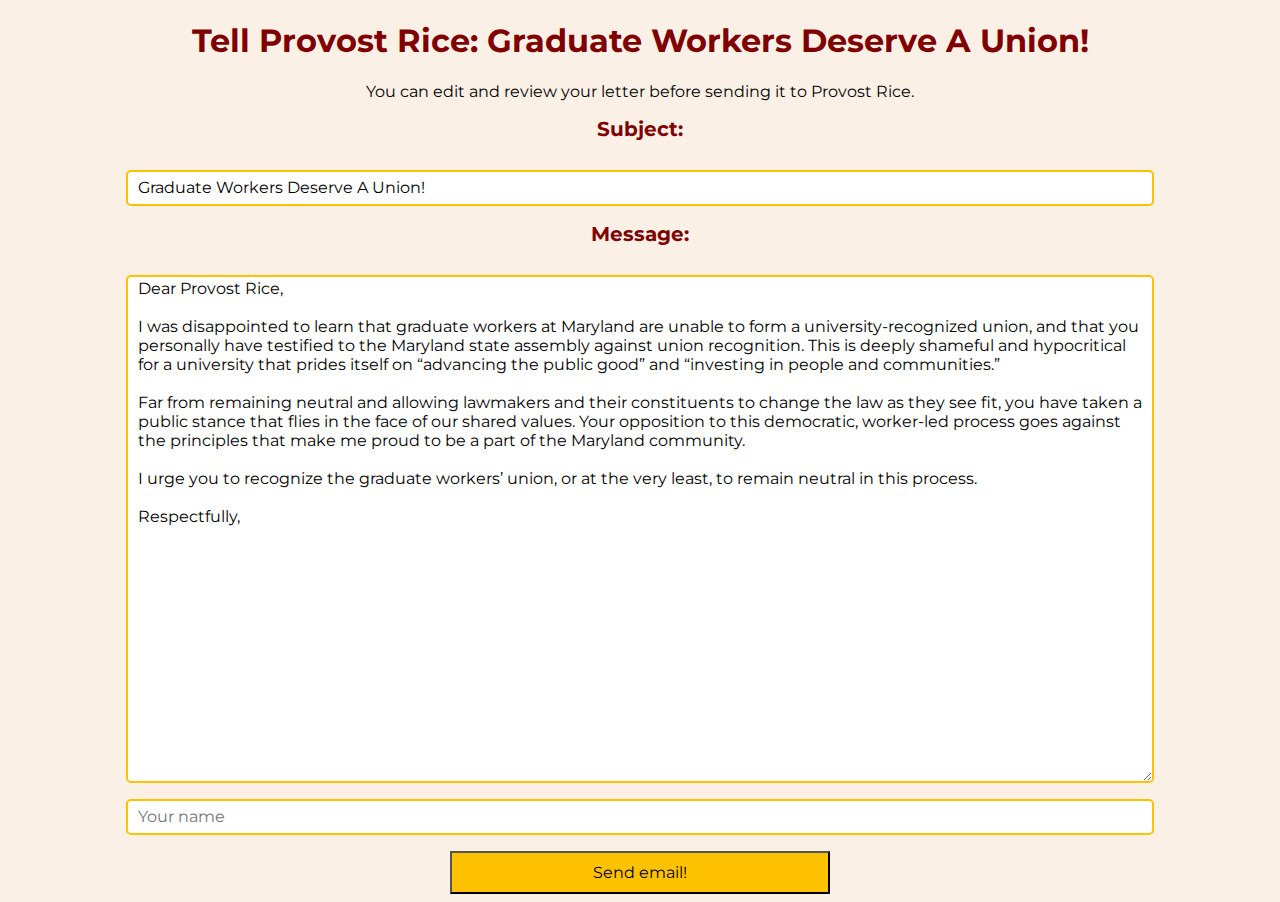
==== email.html @ 45255a4d "Update email.html" ====
<!DOCTYPE html>
<html lang="en">
<head>
    <meta charset="UTF-8">
    <meta http-equiv="X-UA-Compatible" content="IE=edge">
    <meta name="viewport" content="width=device-width, initial-scale=1.0">
    <title>Web form</title>

<link rel="stylesheet" href="https://fonts.googleapis.com/css?family=Montserrat">

<style>
body {
  background-color: linen;
  font-family: "Montserrat", sans-serif;
  text-align: center;
}

h1 {
  font-family: "Montserrat", sans-serif;
  color: maroon;
  text-align:center;
}

h2 {
  font-family: "Montserrat", sans-serif;
  font-size: 20px;
  color: maroon;
  text-align:center;
  margin: 0px;
}


.button{
  font-family: "Montserrat", sans-serif;
  font-size: 16px;
  text-align: center;
  background-color: rgb(255,194,0);
  padding: 10px;
  width: 30%;
  position: relative;
}

.user_input{
  font-family: "Montserrat", sans-serif;
  font-size: 16px;
  display: block;
  margin: 10px auto;
  padding-left: 10px;
  border-radius: 5px;
  border: 2px solid rgb(255,194,0);
  width: 80%;
  height: 30px;
}

.user_input2{
  font-family: "Montserrat", sans-serif;
  font-size: 16px;
  white-space: pre-wrap; 	
  display: block;
  margin: 10px auto;
  padding-left: 10px;
  border-radius: 5px;
  border: 2px solid rgb(255,194,0);
  width: 80%;
  height: 500px;
}

</style>

<script language="javascript" type="text/javascript">
function sendEmail() {
    var linebreak = message.replace(/\r\n|\r|\n/g, "%0D%0A");
    var email = 'roseying@umd.edu';
    var subject = document.getElementById('subject').value;
    var message = document.getElementById('message').value;
    var name = document.getElementById('name').value;
    var mailto_link = 'mailto:' + email + '?subject=' + subject + '&body=' + message + '%0D%0A' + name + linebreak;


        win = window.open(mailto_link, 'emailWindow');
        if (win && win.open && !win.closed) win.close();
    }

document.getElementById('sender').addEventListener("click", sendEmail);

</script>

</head>
<body>
<h1>Tell Provost Rice: Graduate Workers Deserve A Union!</h1>

<p>
You can edit and review your letter before sending it to Provost Rice.
</p>

<form>
<p>
<h2>Subject:</h2><br>
<input class="user_input" type="text" id="subject" value="Graduate Workers Deserve A Union!">

<p>
<h2>Message:</h2><br>
<textarea class="user_input2" type="text" id="message" rows="4" cols="50">Dear Provost Rice,

I was disappointed to learn that graduate workers at Maryland are unable to form a university-recognized union, and that you personally have testified to the Maryland state assembly against union recognition. This is deeply shameful and hypocritical for a university that prides itself on “advancing the public good” and “investing in people and communities.”

Far from remaining neutral and allowing lawmakers and their constituents to change the law as they see fit, you have taken a public stance that flies in the face of our shared values. Your opposition to this democratic, worker-led process goes against the principles that make me proud to be a part of the Maryland community.

I urge you to recognize the graduate workers’ union, or at the very least, to remain neutral in this process.

Respectfully,
</textarea>
</p>

<p>
<input class="user_input" type="text" id="name" placeholder="Your name" required/>
</p>

<a onclick='sendEmail()'>
<button class="button" id="sender">Send email!</button>
</a>


</form>

</body>
</html>
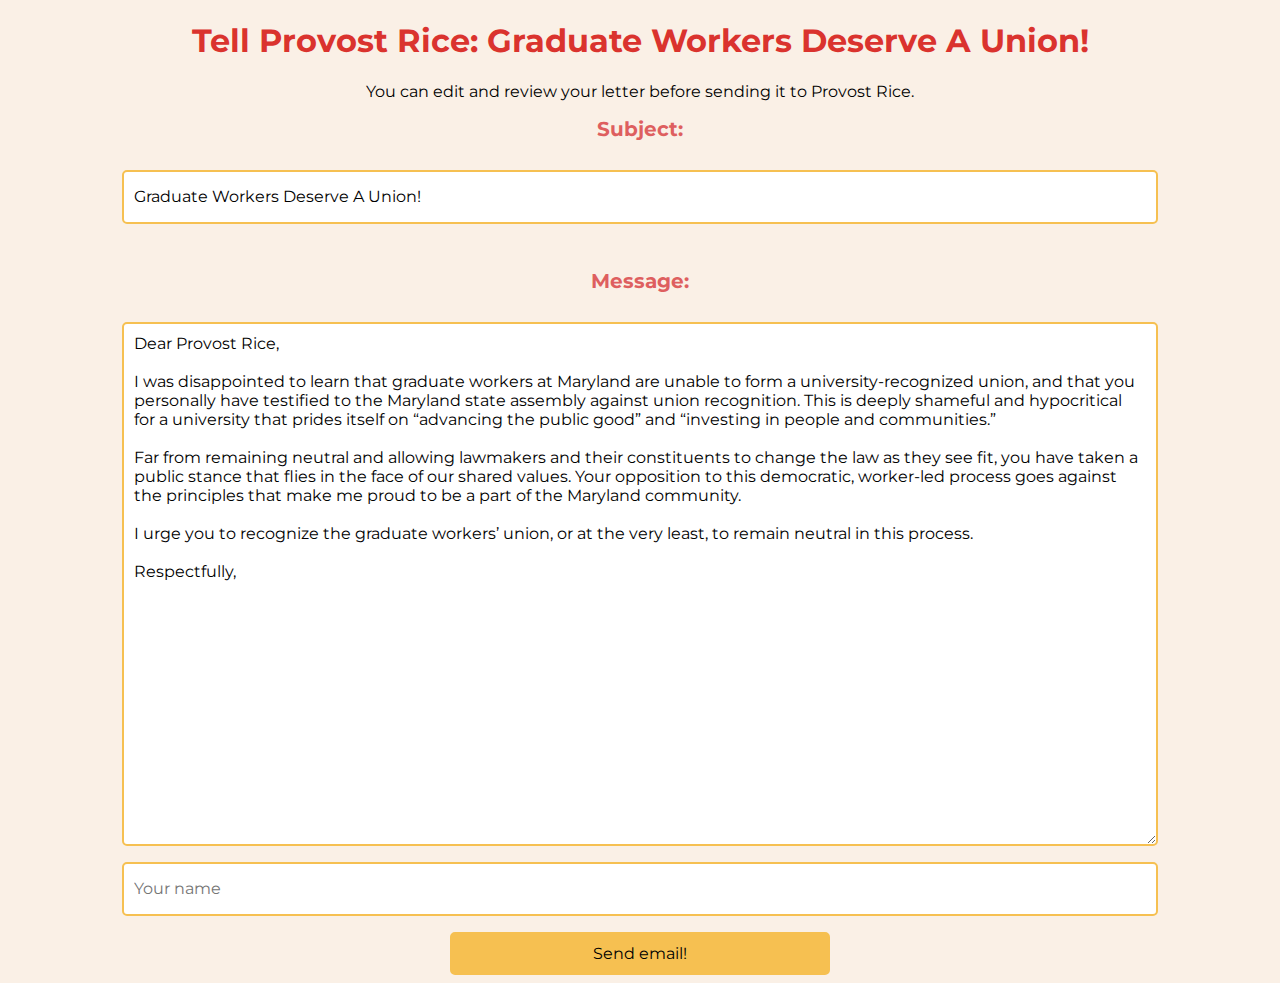
==== commit a74a2ef8: "Update email.html" ====
--- a/email.html
+++ b/email.html
@@ -17,14 +17,14 @@
 
 h1 {
   font-family: "Montserrat", sans-serif;
-  color: maroon;
+  color: #da332e;
   text-align:center;
 }
 
 h2 {
   font-family: "Montserrat", sans-serif;
   font-size: 20px;
-  color: maroon;
+  color: #de5f5f;
   text-align:center;
   margin: 0px;
 }
@@ -34,7 +34,9 @@
   font-family: "Montserrat", sans-serif;
   font-size: 16px;
   text-align: center;
-  background-color: rgb(255,194,0);
+  background-color: #f6c051;
+  border-radius: 5px;
+  border: 2px solid #f6c051;
   padding: 10px;
   width: 30%;
   position: relative;
@@ -45,9 +47,9 @@
   font-size: 16px;
   display: block;
   margin: 10px auto;
-  padding-left: 10px;
+  padding: 10px 10px;
   border-radius: 5px;
-  border: 2px solid rgb(255,194,0);
+  border: 2px solid #f6c051;
   width: 80%;
   height: 30px;
 }
@@ -58,9 +60,9 @@
   white-space: pre-wrap; 	
   display: block;
   margin: 10px auto;
-  padding-left: 10px;
+  padding: 10px 10px;
   border-radius: 5px;
-  border: 2px solid rgb(255,194,0);
+  border: 2px solid #f6c051;
   width: 80%;
   height: 500px;
 }
@@ -69,13 +71,13 @@
 
 <script language="javascript" type="text/javascript">
 function sendEmail() {
-    var linebreak = message.replace(/\r\n|\r|\n/g, "%0D%0A");
     var email = 'roseying@umd.edu';
     var subject = document.getElementById('subject').value;
     var message = document.getElementById('message').value;
     var name = document.getElementById('name').value;
-    var mailto_link = 'mailto:' + email + '?subject=' + subject + '&body=' + message + '%0D%0A' + name + linebreak;
+var messageLinebreak = message.replace(/\r\n|\r|\n/g, "%0D%0A");
 
+    var mailto_link = 'mailto:' + email + '?subject=' + subject + '&body=' + messageLinebreak + '%0D%0A' + name;
 
         win = window.open(mailto_link, 'emailWindow');
         if (win && win.open && !win.closed) win.close();
@@ -97,6 +99,8 @@
 <p>
 <h2>Subject:</h2><br>
 <input class="user_input" type="text" id="subject" value="Graduate Workers Deserve A Union!">
+<br>
+</p>
 
 <p>
 <h2>Message:</h2><br>
